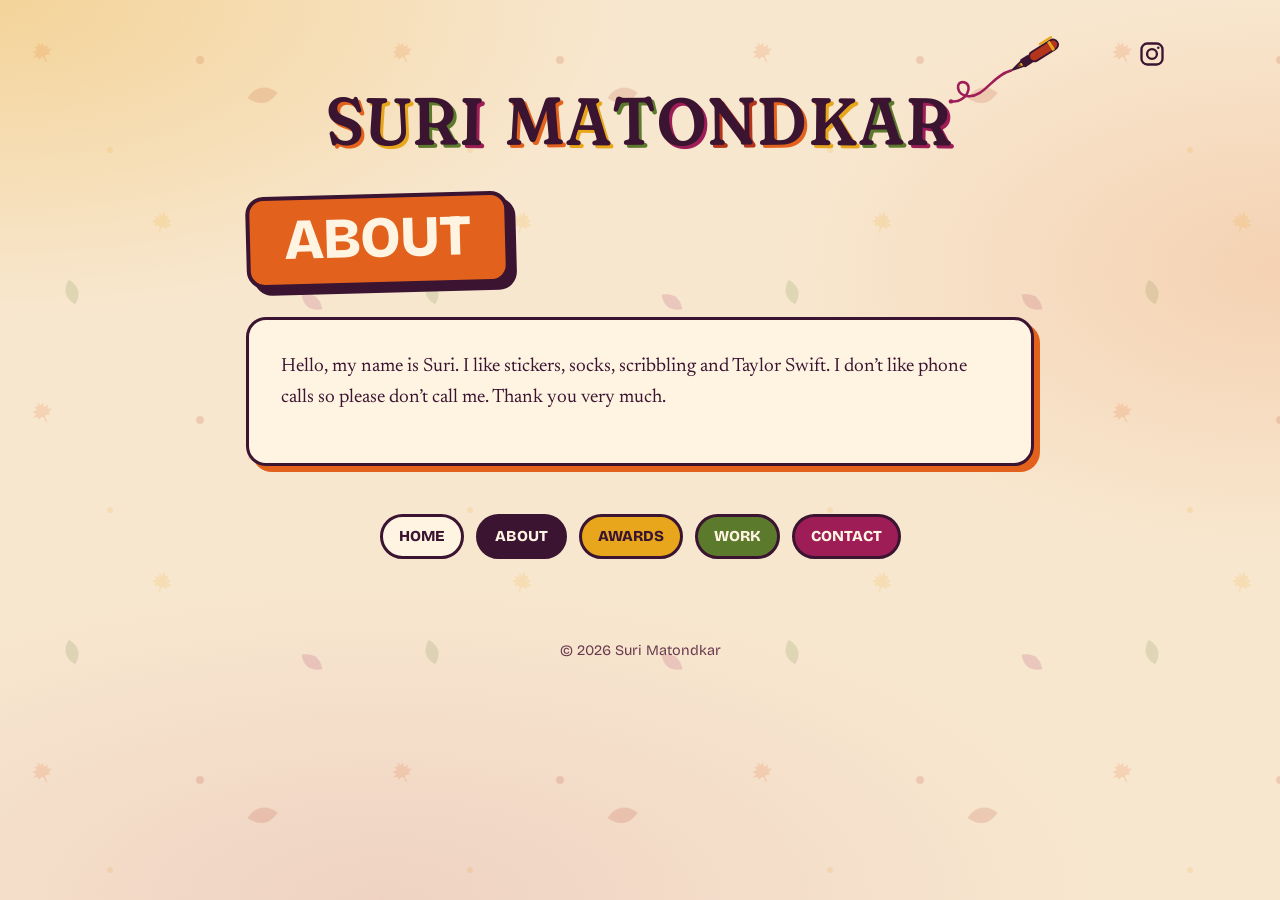
==== about/index.html @ 134087c3 "Use clean URLs so /about/ and /contact/ work; add redirects, sitemap, 404 The old WordPress site use" ====
<!doctype html>
<html lang="en">
<head>
  <meta charset="utf-8">
  <meta name="viewport" content="width=device-width, initial-scale=1">
  <title>About · Suri Matondkar</title>
  <meta name="description" content="About Suri Matondkar.">
  <link rel="canonical" href="https://surimatondkar.com/about/">
  <meta property="og:type" content="website">
  <meta property="og:site_name" content="Suri Matondkar">
  <meta property="og:title" content="About · Suri Matondkar">
  <meta property="og:description" content="About Suri Matondkar.">
  <meta property="og:url" content="https://surimatondkar.com/about/">
  <meta property="og:image" content="https://surimatondkar.com/images/suri-portrait-2.jpg">
  <link rel="icon" href="/favicon.svg" type="image/svg+xml">
  <link rel="preconnect" href="https://fonts.googleapis.com">
  <link rel="preconnect" href="https://fonts.gstatic.com" crossorigin>
  <link href="https://fonts.googleapis.com/css2?family=Bricolage+Grotesque:opsz,wght@12..96,700;12..96,800&family=Fraunces:opsz,wght,SOFT,WONK@9..144,500..900,100,1&family=Newsreader:ital,opsz,wght@0,6..72,400;0,6..72,600;1,6..72,400&display=swap" rel="stylesheet">
  <link rel="stylesheet" href="/styles.css">
</head>
<body>
  <a class="skip" href="#main">Skip to content</a>
  <header class="site-header compact">
    <div class="wrap">
      <div class="header-top">
        <nav class="social" aria-label="Social">
          <a href="https://www.instagram.com/suri.notsiri/" target="_blank" rel="noopener" aria-label="Instagram"><svg viewBox="0 0 24 24" aria-hidden="true" fill="none" stroke="currentColor" stroke-width="2"><rect x="3" y="3" width="18" height="18" rx="5"/><circle cx="12" cy="12" r="4.2"/><circle cx="17.4" cy="6.6" r="1.1" fill="currentColor" stroke="none"/></svg></a>
        </nav>
      </div>
      <a class="logo" href="/" aria-label="Suri Matondkar – home">
        <span class="doodle d-a d-fox"><svg viewBox="0 0 64 60" aria-hidden="true"><g stroke="#3a1430" stroke-width="2.5" stroke-linejoin="round"><path fill="#e2621d" d="M8 3 23 17 9 25z"/><path fill="#e2621d" d="M56 3 41 17 55 25z"/><path fill="#e2621d" d="M5 22 20 15h24l15 7-9 18-18 16-18-16z"/><path fill="#fff4e2" d="M5 22 20 34 32 56 14 40z"/><path fill="#fff4e2" d="M59 22 44 34 32 56 50 40z"/></g><path d="M19 30q4 3.5 8 0M37 30q4 3.5 8 0" fill="none" stroke="#3a1430" stroke-width="2.5" stroke-linecap="round"/><circle cx="32" cy="52" r="3" fill="#3a1430"/></svg></span>
        <span class="doodle d-b"><svg viewBox="0 0 24 24" aria-hidden="true"><path fill="currentColor" d="M3 21C3 9 9 3 21 3c0 12-6 18-18 18z"/><path d="M3 21 15 9" stroke="#3a1430" stroke-opacity=".35" stroke-width="1.5"/></svg></span>
        <span class="doodle d-c"><svg viewBox="0 0 24 24" aria-hidden="true"><path fill="currentColor" d="M12 1l1.6 4.6 3.2-1.6-.8 4.6 4.4-1-2 3.8 4.2 1.6-4.6 1.8.8 2.8-4.4-1.2-1.6 1V23h-1.6v-5.6l-1.6-1-4.4 1.2.8-2.8-4.6-1.8 4.2-1.6-2-3.8 4.4 1-.8-4.6 3.2 1.6z"/></svg></span>
        <span class="doodle d-pen"><svg viewBox="0 0 150 80" aria-hidden="true"><path d="M6 66c18 2 30-22 16-26-12-3-12 18 6 19 22 1 32-28 58-35" fill="none" stroke="#9e1d57" stroke-width="3.5" stroke-linecap="round"/><circle cx="4" cy="66" r="3" fill="#9e1d57"/><g transform="translate(88 23) rotate(-32)" stroke="#3a1430" stroke-width="2.5" stroke-linejoin="round"><path fill="#e8a61c" d="M17-4 0 0l17 4z"/><path d="M4 0h9" stroke-width="1.5"/><path fill="#3a1430" d="M17-5h11v10H17z"/><rect fill="#b3361c" x="28" y="-7" width="44" height="14" rx="7"/><rect fill="#e8a61c" x="60" y="-7" width="4" height="14" stroke-width="0"/><path fill="none" stroke="#e8a61c" stroke-width="3" stroke-linecap="round" d="M50 -10h18"/></g></svg></span>
        <span class="doodle d-book"><svg viewBox="0 0 64 44" aria-hidden="true"><g stroke="#3a1430" stroke-width="2.5" stroke-linejoin="round"><path fill="#fff4e2" d="M32 12C24 5 12 5 4 8v28c8-3 20-3 28 4z"/><path fill="#fff4e2" d="M32 12c8-7 20-7 28-4v28c-8-3-20-3-28 4z"/></g><path d="M10 16c6-2 12-1 17 1M10 22c6-2 12-1 17 1M10 28c6-2 12-1 17 1M38 17c5-2 11-2 16-1M38 23c5-2 11-2 16-1" stroke="#3a1430" stroke-opacity=".4" stroke-width="2" fill="none" stroke-linecap="round"/><path transform="translate(38 20) rotate(20 8 8) scale(.7)" fill="#e2621d" stroke="#3a1430" stroke-width="2" d="M3 21C3 9 9 3 21 3c0 12-6 18-18 18z"/></svg></span>
        <p class="logo-name" aria-hidden="true"><span class="logo-word"><span class="l">S</span><span class="l">U</span><span class="l">R</span><span class="l">I</span></span><span class="logo-word"><span class="l">M</span><span class="l">A</span><span class="l">T</span><span class="l">O</span><span class="l">N</span><span class="l">D</span><span class="l">K</span><span class="l">A</span><span class="l">R</span></span></p>
        
      </a>
    </div>
  </header>
  <main id="main" class="wrap page" style="--accent: var(--pumpkin)">
    <h1 class="page-title">About</h1>
    <div class="card">
      <p>Hello, my name is Suri. I like stickers, socks, scribbling and Taylor Swift. I don’t like phone calls so please don’t call me. Thank you very much.</p>
    </div>
      <nav aria-label="Pages">
      <ul class="mini-nav">
        <li><a class="n-home" href="/">Home</a></li>
        <li><a class="n-about" href="/about/" aria-current="page">About</a></li>
        <li><a class="n-awards" href="/awards/">Awards</a></li>
        <li><a class="n-work" href="/work/">Work</a></li>
        <li><a class="n-contact" href="/contact/">Contact</a></li>
      </ul>
      </nav>
  </main>
  <footer class="site-footer">
    <div class="wrap">© <span id="yr">2026</span> Suri Matondkar</div>
  </footer>
  <script>document.getElementById("yr").textContent = new Date().getFullYear();</script>
</body>
</html>
---- styles.css ----
/* Suri Matondkar — site styles
   Autumn palette pulled from the portrait: fox orange, mustard flowers,
   moss stems, berry hair, on warm oat paper with aubergine ink. */

:root {
  --bg: #f8e7cf;          /* warm oat paper */
  --ink: #3a1430;         /* aubergine ink */
  --ink-soft: #6a3a4e;
  --pumpkin: #e2621d;     /* the fox */
  --mustard: #e8a61c;     /* the little yellow flowers */
  --rust: #b3361c;
  --berry: #9e1d57;       /* the hair */
  --moss: #5b7a2c;        /* the stems */
  --chestnut: #7a3e1d;
  --cream: #fff4e2;

  --font-display: "Fraunces", Georgia, serif;
  --font-label: "Bricolage Grotesque", system-ui, sans-serif;
  --font-body: "Newsreader", Georgia, serif;

  --wrap: 1100px;
}

* { box-sizing: border-box; }

html { -webkit-text-size-adjust: 100%; }

::selection { background: var(--mustard); color: var(--ink); }

body {
  margin: 0;
  min-height: 100vh;
  background-color: var(--bg);
  /* golden-hour light + faint scattered leaves */
  background-image:
    radial-gradient(ellipse 70% 50% at 0% 0%, rgba(232, 166, 28, .30), transparent 70%),
    radial-gradient(ellipse 55% 45% at 100% 30%, rgba(226, 98, 29, .16), transparent 70%),
    radial-gradient(ellipse 80% 50% at 30% 100%, rgba(158, 29, 87, .10), transparent 70%),
    url("data:image/svg+xml,%3Csvg xmlns='http://www.w3.org/2000/svg' width='360' height='360' viewBox='0 0 360 360'%3E%3Cg opacity='.16'%3E%3Cpath transform='translate(30 40) rotate(-25 12 12)' fill='%23e2621d' d='M12 1l1.6 4.6 3.2-1.6-.8 4.6 4.4-1-2 3.8 4.2 1.6-4.6 1.8.8 2.8-4.4-1.2-1.6 1V23h-1.6v-5.6l-1.6-1-4.4 1.2.8-2.8-4.6-1.8 4.2-1.6-2-3.8 4.4 1-.8-4.6 3.2 1.6z'/%3E%3Cpath transform='translate(250 80) rotate(35 12 12) scale(1.2)' fill='%23b3361c' d='M3 21C3 9 9 3 21 3c0 12-6 18-18 18z'/%3E%3Cpath transform='translate(150 210) rotate(15 12 12)' fill='%23e8a61c' d='M12 1l1.6 4.6 3.2-1.6-.8 4.6 4.4-1-2 3.8 4.2 1.6-4.6 1.8.8 2.8-4.4-1.2-1.6 1V23h-1.6v-5.6l-1.6-1-4.4 1.2.8-2.8-4.6-1.8 4.2-1.6-2-3.8 4.4 1-.8-4.6 3.2 1.6z'/%3E%3Cpath transform='translate(60 280) rotate(-60 12 12)' fill='%235b7a2c' d='M3 21C3 9 9 3 21 3c0 12-6 18-18 18z'/%3E%3Cpath transform='translate(300 290) rotate(80 12 12)' fill='%239e1d57' d='M3 21C3 9 9 3 21 3c0 12-6 18-18 18z'/%3E%3Ccircle cx='200' cy='60' r='4' fill='%23b3361c'/%3E%3Ccircle cx='110' cy='150' r='3' fill='%23e8a61c'/%3E%3C/g%3E%3C/svg%3E");
  background-size: 100% 100%, 100% 100%, 100% 100%, 360px 360px;
  color: var(--ink);
  font-family: var(--font-body);
  font-size: 1.2rem;
  line-height: 1.6;
}

a { color: inherit; }

img { max-width: 100%; height: auto; display: block; }

.wrap {
  width: 100%;
  max-width: var(--wrap);
  margin: 0 auto;
  padding: 0 16px;
}

.skip {
  position: absolute; left: -999px; top: 0;
  background: var(--ink); color: var(--cream); padding: .5rem 1rem; z-index: 10;
}
.skip:focus { left: 1rem; }

/* ---------- Header ---------- */

.site-header {
  position: relative;
  padding: 2rem 0 1rem;
}

.header-top {
  display: flex;
  justify-content: flex-end;
}

.social a {
  display: inline-flex;
  width: 44px; height: 44px;
  align-items: center; justify-content: center;
  border-radius: 50%;
  color: var(--ink);
  transition: transform .2s ease, color .2s ease;
}
.social a:hover, .social a:focus-visible { color: var(--pumpkin); transform: rotate(-10deg) scale(1.1); }
.social svg { width: 28px; height: 28px; }

/* ---------- Logo ---------- */

.logo {
  position: relative;
  display: block;
  width: fit-content;
  max-width: 100%;
  margin: 0 auto;
  padding: 1.5rem 2.5rem 2rem;
  text-decoration: none;
  text-align: center;
}

.logo-name {
  margin: 0;
  font-family: var(--font-display);
  font-weight: 600;
  font-variation-settings: "SOFT" 100, "WONK" 1, "opsz" 144;
  font-size: clamp(2.8rem, 11vw, 7.4rem);
  line-height: .98;
  letter-spacing: .03em;
  color: var(--ink);
  display: flex;
  flex-direction: column;
  align-items: center;
}

.logo-word { display: inline-flex; white-space: nowrap; }

.logo-name .l {
  display: inline-block;
  transform: rotate(var(--r, 0deg));
  text-shadow: .045em .045em 0 var(--c, var(--pumpkin));
  transition: transform .25s cubic-bezier(.3, 1.6, .5, 1);
}
.logo:hover .l { transform: translateY(-.03em) rotate(calc(var(--r, 0deg) * -1)); }

/* per-letter colour + the faintest tilt; the baseline stays level */
.l:nth-child(5n+1) { --c: var(--pumpkin); --r: -.8deg; }
.l:nth-child(5n+2) { --c: var(--mustard); --r: .6deg; }
.l:nth-child(5n+3) { --c: var(--moss);    --r: -.5deg; }
.l:nth-child(5n+4) { --c: var(--berry);   --r: .8deg; }
.l:nth-child(5n+5) { --c: var(--rust);    --r: -.6deg; }


.logo-tag {
  display: inline-block;
  margin-top: 1rem;
  padding: .2rem .9rem;
  font-family: var(--font-label);
  font-weight: 700;
  font-size: clamp(.8rem, 2.4vw, 1rem);
  letter-spacing: .14em;
  text-transform: uppercase;
  color: var(--cream);
  background: var(--ink);
  border-radius: 999px;
  transform: rotate(-2deg);
}

/* doodles around the name */
.doodle {
  position: absolute;
  pointer-events: none;
}
.doodle svg { display: block; width: 100%; height: 100%; overflow: visible; }
.d-a    { width: 44px; top: 4%;  left: 2%;  color: var(--pumpkin); animation: sway 4.2s ease-in-out infinite; }
.d-b    { width: 26px; top: 40%; left: -1%; color: var(--moss);    animation: sway 3.4s ease-in-out infinite .6s; }
.d-c    { width: 30px; top: 10%; left: 22%; color: var(--mustard); animation: sway 4.6s ease-in-out infinite .3s; }
.d-fox  { width: 60px; top: 0; left: 1%; animation: none; transform: rotate(-10deg); }
.d-pen  { width: 170px; top: 0; right: 4%; }
.d-book { width: 84px; bottom: 6%; left: -3%; transform: rotate(-8deg); }

@keyframes sway {
  0%, 100% { transform: rotate(-10deg) translateY(0); }
  50% { transform: rotate(10deg) translateY(5px); }
}

@media (prefers-reduced-motion: reduce) {
  *, *::before, *::after { animation: none !important; transition: none !important; }
}

/* compact logo on inner pages */
.site-header.compact { padding-bottom: 0; }
.site-header.compact .logo { padding: .5rem 1.5rem 1rem; }
.site-header.compact .logo-name { font-size: clamp(2.2rem, 7vw, 4.2rem); flex-direction: row; flex-wrap: wrap; justify-content: center; column-gap: .3em; }
.site-header.compact .d-pen { width: 110px; top: -30%; right: -12%; }
.site-header.compact .d-a,
.site-header.compact .d-b,
.site-header.compact .d-c,
.site-header.compact .d-book { display: none; }

/* ---------- Home intro ---------- */

.intro {
  display: grid;
  grid-template-columns: minmax(0, 400px);
  justify-content: center;
  gap: clamp(1.5rem, 5vw, 4rem);
  align-items: center;
  margin: 2rem auto 3.5rem;
}

.portrait {
  position: relative;
  margin: 0;
  justify-self: center;
  width: 100%;
  max-width: 400px;
  padding: 14px 14px 0;
  background: var(--cream);
  border: 3px solid var(--ink);
  border-radius: 6px;
  box-shadow: 10px 10px 0 var(--mustard), 10px 10px 0 3px var(--ink);
  transform: rotate(-2.5deg);
  transition: transform .35s cubic-bezier(.3, 1.5, .5, 1);
}
.portrait:hover { transform: rotate(0deg) scale(1.01); }
.portrait img {
  width: 100%;
  aspect-ratio: 3 / 4;
  object-fit: cover;
  border: 2px solid var(--ink);
  border-radius: 2px;
}
.portrait figcaption {
  padding: .55rem 0 .8rem;
  text-align: center;
  font-family: var(--font-display);
  font-style: italic;
  font-weight: 600;
  font-variation-settings: "SOFT" 100, "WONK" 1;
  font-size: 1.55rem;
  line-height: 1.2;
  color: var(--ink);
  transform: rotate(-1deg);
}
/* washi tape holding the photo up */
.tape {
  position: absolute;
  top: -16px;
  width: 96px; height: 30px;
  background:
    repeating-linear-gradient(90deg, rgba(255, 244, 226, .55) 0 6px, transparent 6px 12px),
    var(--tape, var(--pumpkin));
  opacity: .92;
  border: 1.5px solid rgba(58, 20, 48, .25);
  clip-path: polygon(0 8%, 6% 0, 12% 10%, 18% 0, 24% 8%, 100% 8%, 100% 92%, 94% 100%, 88% 90%, 82% 100%, 76% 92%, 0 92%);
}
.tape-l { left: -34px; --tape: var(--mustard); transform: rotate(-38deg); }
.tape-r { right: -34px; --tape: var(--berry); transform: rotate(38deg); }
.portrait .leaf-pin {
  position: absolute;
  right: -26px; bottom: 54px;
  width: 58px;
  color: var(--pumpkin);
  transform: rotate(24deg);
  filter: drop-shadow(3px 3px 0 var(--ink));
}
.portrait .leaf-pin svg { display: block; width: 100%; }

/* ---------- Horizontal bars ---------- */

.bars {
  list-style: none;
  margin: 0 auto 4rem;
  padding: 0;
  display: flex;
  flex-direction: column;
}

.bars li { width: 88%; }
.bars li:nth-child(odd)  { align-self: flex-start; }
.bars li:nth-child(even) { align-self: flex-end; }

.bar {
  position: relative;
  display: flex;
  align-items: center;
  justify-content: center;
  min-height: clamp(120px, 18vw, 190px);
  padding: 1.5rem;
  text-decoration: none;
  overflow: hidden;
  background-color: var(--bar-bg);
  transition: transform .3s cubic-bezier(.3, 1.4, .5, 1), filter .3s ease;
}
.bar::after {
  /* pattern layer drifts like leaves on the wind when hovered */
  content: "";
  position: absolute; inset: -80px;
  background: var(--pattern);
  background-size: var(--pattern-size, auto);
  transition: transform 1.2s ease;
}
.bar:hover::after, .bar:focus-visible::after { transform: translate(50px, 30px); }
.bar:hover, .bar:focus-visible { transform: scale(1.015) rotate(-.4deg); filter: saturate(1.1); }
.bars li:nth-child(even) .bar:hover,
.bars li:nth-child(even) .bar:focus-visible { transform: scale(1.015) rotate(.4deg); }
.bar:focus-visible { outline: 4px solid var(--ink); outline-offset: 4px; }

.bar-label {
  position: relative;
  z-index: 1;
  display: inline-flex;
  align-items: center;
  gap: .6em;
  padding: .35em .8em .4em;
  font-family: var(--font-label);
  font-weight: 800;
  font-size: clamp(1.6rem, 5.5vw, 3.4rem);
  line-height: 1;
  letter-spacing: -.01em;
  text-transform: uppercase;
  color: var(--ink);
  background: var(--cream);
  border: 4px solid var(--ink);
  border-radius: 18px;
  box-shadow: 7px 7px 0 var(--ink);
  transform: rotate(var(--tilt, -2deg));
  transition: transform .3s cubic-bezier(.3, 1.6, .5, 1), box-shadow .3s ease;
}
.bar:hover .bar-label, .bar:focus-visible .bar-label {
  transform: rotate(0deg) translate(-3px, -3px);
  box-shadow: 10px 10px 0 var(--ink);
}
.bar-num {
  font-size: .42em;
  font-weight: 700;
  padding: .3em .5em;
  border-radius: 999px;
  background: var(--num-bg, var(--ink));
  color: var(--cream);
}
.bar-arrow {
  font-size: .7em;
  transition: transform .3s ease;
}
.bar:hover .bar-arrow, .bar:focus-visible .bar-arrow { transform: translateX(6px); }

/* 01 About — open books and quotation marks */
.bar-about {
  --bar-bg: var(--pumpkin);
  --pattern: url("data:image/svg+xml,%3Csvg xmlns='http://www.w3.org/2000/svg' width='220' height='104' viewBox='0 0 220 104'%3E%3Cg transform='translate(14 14) rotate(-10) scale(2.3)' stroke='%233a1430' stroke-width='1.4' stroke-linejoin='round'%3E%3Cpath fill='%23fff4e2' d='M12 3C9 1 5 1 1 2v11c4-1 8-1 11 1z'/%3E%3Cpath fill='%23fff4e2' d='M12 3c3-2 7-2 11-1v11c-4-1-8-1-11 1z'/%3E%3Cpath fill='none' stroke-opacity='.45' stroke-width='.9' d='M4 5c2-.5 4-.4 6 .3M4 8c2-.5 4-.4 6 .3M14 5.3c2-.7 4-.8 6-.3M14 8.3c2-.7 4-.8 6-.3'/%3E%3C/g%3E%3Cg transform='translate(140 58) scale(1.5)' fill='%23f3b73a'%3E%3Cpath d='M6 14c-3 0-5-2-5-5 0-4 3-7 7-8l1 2c-2 1-4 3-4 5 3 0 5 1 5 3s-2 3-4 3z'/%3E%3Cpath d='M17 14c-3 0-5-2-5-5 0-4 3-7 7-8l1 2c-2 1-4 3-4 5 3 0 5 1 5 3s-2 3-4 3z'/%3E%3C/g%3E%3Ccircle cx='170' cy='20' r='3.5' fill='%23fff4e2'/%3E%3Ccircle cx='60' cy='86' r='2.5' fill='%23f3b73a'/%3E%3C/svg%3E");
  --pattern-size: 220px 104px;
  --num-bg: var(--pumpkin);
  --tilt: -2deg;
}

/* 02 Awards — little stacks of books with ribbon bookmarks */
.bar-awards {
  --bar-bg: var(--mustard);
  --pattern: url("data:image/svg+xml,%3Csvg xmlns='http://www.w3.org/2000/svg' width='220' height='110' viewBox='0 0 220 110'%3E%3Cg transform='translate(14 6) rotate(-6) scale(1.7)' stroke='%233a1430' stroke-width='1.5'%3E%3Crect x='2' y='18' width='26' height='6' rx='1.5' fill='%23b3361c'/%3E%3Crect x='5' y='12' width='22' height='6' rx='1.5' fill='%235b7a2c'/%3E%3Crect x='3' y='6' width='24' height='6' rx='1.5' fill='%239e1d57'/%3E%3Cpath d='M8 18v6M22 12v6M9 6v6' stroke='%23fff4e2' stroke-width='1.5'/%3E%3Cpath d='M20 6v-5l2 1.6 2-1.6v5' fill='%23fff4e2' stroke-width='1.1'/%3E%3C/g%3E%3Cg transform='translate(126 52) rotate(8) scale(1.45)' stroke='%233a1430' stroke-width='1.5'%3E%3Crect x='2' y='18' width='26' height='6' rx='1.5' fill='%23b3361c'/%3E%3Crect x='5' y='12' width='22' height='6' rx='1.5' fill='%235b7a2c'/%3E%3Crect x='3' y='6' width='24' height='6' rx='1.5' fill='%239e1d57'/%3E%3Cpath d='M8 18v6M22 12v6M9 6v6' stroke='%23fff4e2' stroke-width='1.5'/%3E%3Cpath d='M20 6v-5l2 1.6 2-1.6v5' fill='%23fff4e2' stroke-width='1.1'/%3E%3C/g%3E%3Cpath transform='translate(146 10) scale(1.2)' fill='%23fff4e2' d='M8 0c.5 4 3.5 7.5 8 8-4.5.5-7.5 4-8 8-.5-4-3.5-7.5-8-8 4.5-.5 7.5-4 8-8z'/%3E%3Cpath transform='translate(40 74) scale(0.9)' fill='%23fff4e2' d='M8 0c.5 4 3.5 7.5 8 8-4.5.5-7.5 4-8 8-.5-4-3.5-7.5-8-8 4.5-.5 7.5-4 8-8z'/%3E%3Ccircle cx='100' cy='40' r='3' fill='%239e1d57'/%3E%3C/svg%3E");
  --pattern-size: 220px 110px;
  --num-bg: var(--chestnut);
  --tilt: 2deg;
}

/* 03 Work — a full bookshelf */
.bar-work {
  --bar-bg: var(--moss);
  --pattern: url("data:image/svg+xml,%3Csvg xmlns='http://www.w3.org/2000/svg' width='260' height='96' viewBox='0 0 260 96'%3E%3Crect x='1' y='30' width='20' height='58' rx='2' fill='%23b3361c' stroke='%233a1430' stroke-width='2'/%3E%3Cpath d='M4 38h14M4 80h14' stroke='%23fff4e2' stroke-width='2' opacity='.8'/%3E%3Crect x='25' y='44' width='14' height='44' rx='2' fill='%23e8a61c' stroke='%233a1430' stroke-width='2'/%3E%3Cpath d='M28 52h8M28 80h8' stroke='%23fff4e2' stroke-width='2' opacity='.8'/%3E%3Crect x='43' y='24' width='24' height='64' rx='2' fill='%23fff4e2' stroke='%233a1430' stroke-width='2'/%3E%3Cpath d='M46 32h18M46 80h18' stroke='%233a1430' stroke-width='2' opacity='.8'/%3E%3Crect x='71' y='38' width='16' height='50' rx='2' fill='%239e1d57' stroke='%233a1430' stroke-width='2'/%3E%3Cpath d='M74 46h10M74 80h10' stroke='%23fff4e2' stroke-width='2' opacity='.8'/%3E%3Crect x='91' y='28' width='20' height='60' rx='2' fill='%237a3e1d' stroke='%233a1430' stroke-width='2'/%3E%3Cpath d='M94 36h14M94 80h14' stroke='%23fff4e2' stroke-width='2' opacity='.8'/%3E%3Crect x='115' y='48' width='12' height='40' rx='2' fill='%23e2621d' stroke='%233a1430' stroke-width='2'/%3E%3Cpath d='M118 56h6M118 80h6' stroke='%23fff4e2' stroke-width='2' opacity='.8'/%3E%3Crect x='131' y='32' width='22' height='56' rx='2' fill='%23435c1f' stroke='%233a1430' stroke-width='2'/%3E%3Cpath d='M134 40h16M134 80h16' stroke='%23fff4e2' stroke-width='2' opacity='.8'/%3E%3Crect x='157' y='26' width='16' height='62' rx='2' fill='%23fff4e2' stroke='%233a1430' stroke-width='2'/%3E%3Cpath d='M160 34h10M160 80h10' stroke='%233a1430' stroke-width='2' opacity='.8'/%3E%3Crect x='177' y='40' width='20' height='48' rx='2' fill='%23b3361c' stroke='%233a1430' stroke-width='2'/%3E%3Cpath d='M180 48h14M180 80h14' stroke='%23fff4e2' stroke-width='2' opacity='.8'/%3E%3Crect x='201' y='30' width='14' height='58' rx='2' fill='%23e8a61c' stroke='%233a1430' stroke-width='2'/%3E%3Cpath d='M204 38h8M204 80h8' stroke='%23fff4e2' stroke-width='2' opacity='.8'/%3E%3Crect x='219' y='36' width='18' height='52' rx='2' fill='%239e1d57' stroke='%233a1430' stroke-width='2'/%3E%3Cpath d='M222 44h12M222 80h12' stroke='%23fff4e2' stroke-width='2' opacity='.8'/%3E%3Crect x='238' y='40' width='16' height='48' rx='2' fill='%23e2621d' stroke='%233a1430' stroke-width='2' transform='rotate(14 238 88)'/%3E%3Crect x='0' y='88' width='260' height='8' fill='%233a1430'/%3E%3C/svg%3E");
  --pattern-size: 260px 96px;
  --num-bg: var(--moss);
  --tilt: -1.5deg;
}

/* 04 Contact — fountain-pen nibs and ink drops */
.bar-contact {
  --bar-bg: var(--berry);
  --pattern: url("data:image/svg+xml,%3Csvg xmlns='http://www.w3.org/2000/svg' width='210' height='110' viewBox='0 0 210 110'%3E%3Cg transform='translate(14 4) rotate(-24 12 14) scale(1.6)' stroke='%233a1430' stroke-width='1.5' stroke-linejoin='round'%3E%3Cpath fill='%23e8a61c' d='M12 2 20 10 12 26 4 10z'/%3E%3Cpath d='M12 14v12' stroke-width='1.2'/%3E%3Ccircle cx='12' cy='13' r='2' fill='%233a1430' stroke='none'/%3E%3C/g%3E%3Cg transform='translate(124 50) rotate(22 12 14) scale(1.35)' stroke='%233a1430' stroke-width='1.5' stroke-linejoin='round'%3E%3Cpath fill='%23e8a61c' d='M12 2 20 10 12 26 4 10z'/%3E%3Cpath d='M12 14v12' stroke-width='1.2'/%3E%3Ccircle cx='12' cy='13' r='2' fill='%233a1430' stroke='none'/%3E%3C/g%3E%3Cpath transform='translate(128 8) scale(1.3)' fill='%23fff4e2' d='M8 0C8 0 2 7 2 11a6 6 0 0 0 12 0C14 7 8 0 8 0z'/%3E%3Cpath transform='translate(44 74) scale(1)' fill='%23f3b73a' d='M8 0C8 0 2 7 2 11a6 6 0 0 0 12 0C14 7 8 0 8 0z'/%3E%3Ccircle cx='96' cy='52' r='3' fill='%23fff4e2'/%3E%3C/svg%3E");
  --pattern-size: 210px 110px;
  --num-bg: var(--berry);
  --tilt: 1.5deg;
}

/* ---------- Inner pages ---------- */

.page {
  max-width: 820px;
  margin: 1.5rem auto 3rem;
}

.page-title {
  display: inline-block;
  margin: 0 0 2rem;
  padding: .2em .6em .25em;
  font-family: var(--font-label);
  font-weight: 800;
  font-size: clamp(2rem, 7vw, 3.6rem);
  line-height: 1;
  text-transform: uppercase;
  background: var(--accent, var(--pumpkin));
  color: var(--accent-text, var(--cream));
  border: 4px solid var(--ink);
  border-radius: 18px;
  box-shadow: 7px 7px 0 var(--ink);
  transform: rotate(-1.5deg);
}

.page h2 {
  margin: 2.5rem 0 1rem;
  font-family: var(--font-display);
  font-weight: 800;
  font-variation-settings: "SOFT" 100, "WONK" 1;
  font-size: clamp(1.6rem, 4vw, 2.2rem);
  line-height: 1.1;
}
.page h2::after {
  content: "";
  display: block;
  width: 80px; height: 8px;
  margin-top: .4rem;
  border-radius: 8px;
  background: var(--accent, var(--pumpkin));
}

.card {
  background: var(--cream);
  border: 3px solid var(--ink);
  border-radius: 20px;
  box-shadow: 6px 6px 0 var(--accent, var(--pumpkin));
  padding: clamp(1.25rem, 4vw, 2rem);
}

.list {
  list-style: none;
  margin: 0;
  padding: 0;
}
.list li {
  position: relative;
  padding: .7rem 0 .7rem 2rem;
  border-bottom: 2px dashed rgba(58, 20, 48, .18);
}
.list li:last-child { border-bottom: 0; }
.list li::before {
  /* small leaf bullet */
  content: "";
  position: absolute; left: 0; top: 1.05rem;
  width: 16px; height: 16px;
  background: var(--accent, var(--pumpkin));
  border-radius: 0 100% 0 100%;
  transform: rotate(-10deg);
}
.list .year {
  display: inline-block;
  margin-right: .4rem;
  padding: 0 .45rem;
  font-family: var(--font-label);
  font-weight: 700;
  font-size: .85rem;
  border-radius: 6px;
  background: var(--ink);
  color: var(--cream);
  vertical-align: .15em;
}

.page p { margin: 0 0 1.1rem; }

.note {
  font-family: var(--font-label);
  font-size: .95rem;
  padding: .8rem 1rem;
  border: 2px dashed var(--ink);
  border-radius: 12px;
  background: rgba(255, 255, 255, .45);
}

.big-link {
  display: inline-flex;
  align-items: center;
  gap: .5rem;
  margin: .25rem 0 1.25rem;
  padding: .6rem 1.2rem;
  font-family: var(--font-label);
  font-weight: 800;
  font-size: clamp(1.05rem, 3.5vw, 1.4rem);
  text-decoration: none;
  color: var(--ink);
  background: var(--mustard);
  border: 3px solid var(--ink);
  border-radius: 999px;
  box-shadow: 5px 5px 0 var(--ink);
  overflow-wrap: anywhere;
  transition: transform .2s ease, box-shadow .2s ease;
}
.big-link:hover, .big-link:focus-visible { transform: translate(-2px, -2px); box-shadow: 7px 7px 0 var(--ink); }
.big-link.alt { background: var(--moss); color: var(--cream); }

/* mini navigation at the bottom of inner pages */
.mini-nav {
  display: flex;
  flex-wrap: wrap;
  gap: .75rem;
  justify-content: center;
  margin: 3rem 0 1rem;
  padding: 0;
  list-style: none;
}
.mini-nav a {
  display: inline-block;
  padding: .45rem 1rem;
  font-family: var(--font-label);
  font-weight: 800;
  text-transform: uppercase;
  text-decoration: none;
  font-size: .95rem;
  color: var(--cream);
  border: 3px solid var(--ink);
  border-radius: 999px;
  transition: transform .2s ease;
}
.mini-nav a:hover, .mini-nav a:focus-visible { transform: rotate(-3deg) scale(1.05); }
.mini-nav .n-home { background: var(--cream); color: var(--ink); }
.mini-nav .n-about { background: var(--pumpkin); }
.mini-nav .n-awards { background: var(--mustard); color: var(--ink); }
.mini-nav .n-work { background: var(--moss); }
.mini-nav .n-contact { background: var(--berry); }
.mini-nav a[aria-current="page"] { background: var(--ink); color: var(--cream); }

/* ---------- Footer ---------- */

.site-footer {
  padding: 2rem 0 3rem;
  text-align: center;
  font-family: var(--font-label);
  font-size: .9rem;
  color: var(--ink-soft);
}

/* ---------- Small screens ---------- */

@media (max-width: 720px) {
  body { font-size: 1.1rem; }
  .intro { grid-template-columns: 1fr; text-align: center; }
  .intro-text p { margin-left: auto; margin-right: auto; }
  .portrait { max-width: 290px; padding: 10px 10px 0; }
  .portrait figcaption { font-size: 1.25rem; }
  .tape { width: 72px; height: 24px; }
  .tape-l { left: -26px; }
  .tape-r { right: -26px; }
  .bars li { width: 100%; }
  .bar-label { box-shadow: 5px 5px 0 var(--ink); border-width: 3px; }
  .logo { padding: 1.25rem .5rem 1.5rem; }
  .logo-name { font-size: 13.5vw; letter-spacing: 0; }
  .d-a { width: 30px; top: 2%; left: 4%; }
  .d-fox { width: 42px; top: 0; left: 2%; }
  .d-pen { width: 96px; top: 10%; right: -1%; }
  .d-b, .d-c, .d-book { display: none; }
  .site-header.compact .d-pen { display: none; }
}

/* links inside award / publication lists */
.list a {
  color: var(--ink);
  font-weight: 600;
  text-decoration: underline;
  text-decoration-color: var(--accent, var(--pumpkin));
  text-decoration-thickness: 3px;
  text-underline-offset: 3px;
  transition: background-color .2s ease, text-decoration-color .2s ease;
}
.list a:hover, .list a:focus-visible {
  background: var(--accent, var(--pumpkin));
  color: var(--accent-text, var(--cream));
  text-decoration-color: transparent;
  border-radius: 3px;
  outline: none;
}
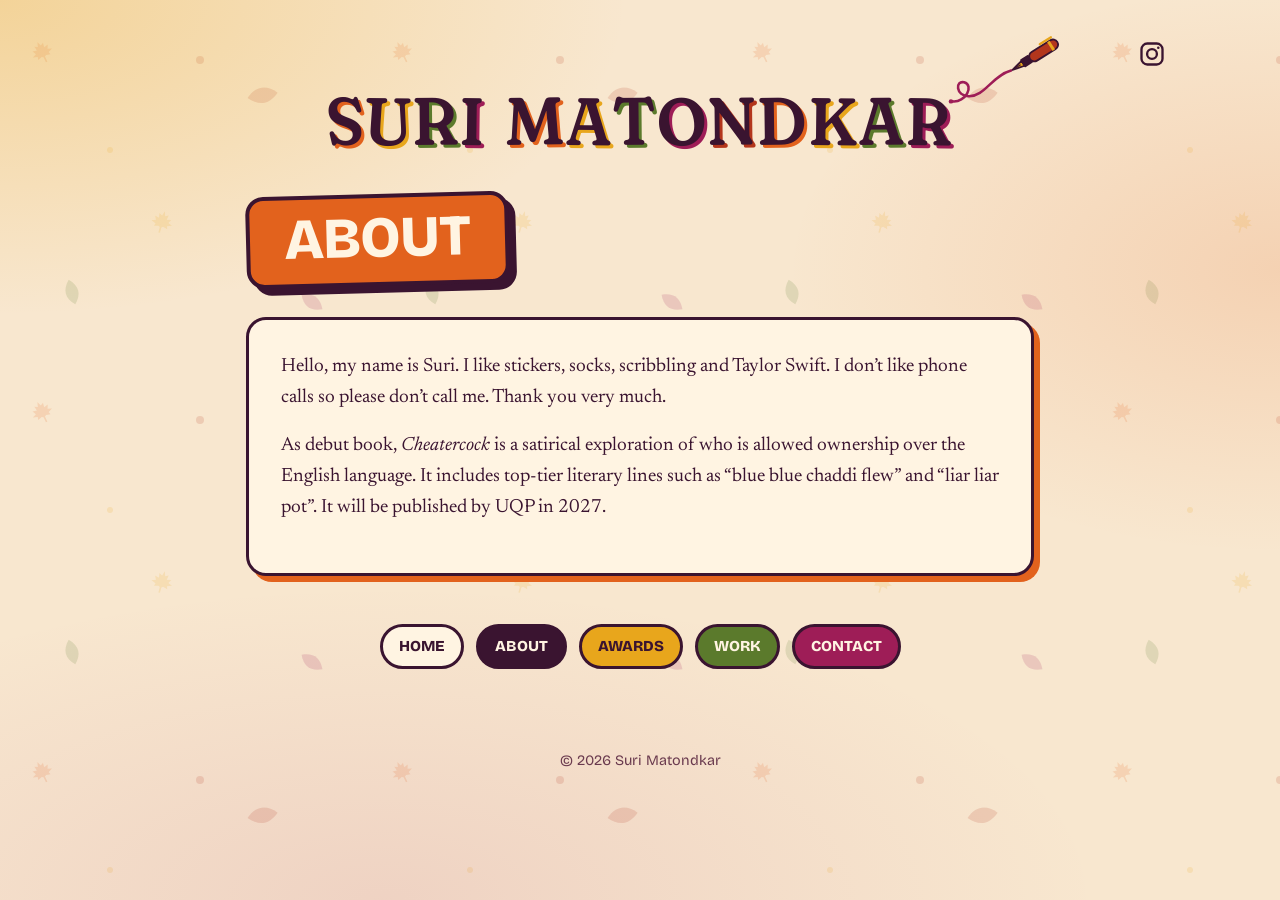
==== commit f363e01a: "Add Cheatercock paragraph to the About page Co-Authored-By: Claude Sonnet 5.5 <noreply@anthropic.com" ====
--- a/about/index.html
+++ b/about/index.html
@@ -11,8 +11,16 @@
   <meta property="og:title" content="About · Suri Matondkar">
   <meta property="og:description" content="About Suri Matondkar.">
   <meta property="og:url" content="https://surimatondkar.com/about/">
-  <meta property="og:image" content="https://surimatondkar.com/images/suri-portrait-2.jpg">
+  <meta property="og:image" content="https://surimatondkar.com/images/share.jpg">
+  <meta property="og:image:width" content="1200">
+  <meta property="og:image:height" content="630">
+  <meta property="og:image:alt" content="Suri Matondkar peeking over a black book with sticky notes in her magenta hair">
+  <meta name="twitter:card" content="summary_large_image">
+  <meta name="twitter:image" content="https://surimatondkar.com/images/share.jpg">
   <link rel="icon" href="/favicon.svg" type="image/svg+xml">
+  <link rel="icon" href="/favicon-192.png" type="image/png" sizes="192x192">
+  <link rel="shortcut icon" href="/favicon.ico">
+  <link rel="apple-touch-icon" href="/apple-touch-icon.png">
   <link rel="preconnect" href="https://fonts.googleapis.com">
   <link rel="preconnect" href="https://fonts.gstatic.com" crossorigin>
   <link href="https://fonts.googleapis.com/css2?family=Bricolage+Grotesque:opsz,wght@12..96,700;12..96,800&family=Fraunces:opsz,wght,SOFT,WONK@9..144,500..900,100,1&family=Newsreader:ital,opsz,wght@0,6..72,400;0,6..72,600;1,6..72,400&display=swap" rel="stylesheet">
@@ -42,6 +50,7 @@
     <h1 class="page-title">About</h1>
     <div class="card">
       <p>Hello, my name is Suri. I like stickers, socks, scribbling and Taylor Swift. I don’t like phone calls so please don’t call me. Thank you very much.</p>
+      <p>As debut book, <em>Cheatercock</em> is a satirical exploration of who is allowed ownership over the English language. It includes top-tier literary lines such as “blue blue chaddi flew” and “liar liar pot”. It will be published by UQP in 2027.</p>
     </div>
       <nav aria-label="Pages">
       <ul class="mini-nav">
@@ -53,6 +62,12 @@
       </ul>
       </nav>
   </main>
+  <script>
+    /* The old About page also held awards and publications; forward old section links */
+    var moved = { "#awards": "/awards/", "#award-shortlists": "/awards/#award-shortlists", "#shortlists": "/awards/#award-shortlists", "#publications": "/work/#publications" };
+    var target = moved[location.hash.toLowerCase()];
+    if (target) location.replace(target);
+  </script>
   <footer class="site-footer">
     <div class="wrap">© <span id="yr">2026</span> Suri Matondkar</div>
   </footer>
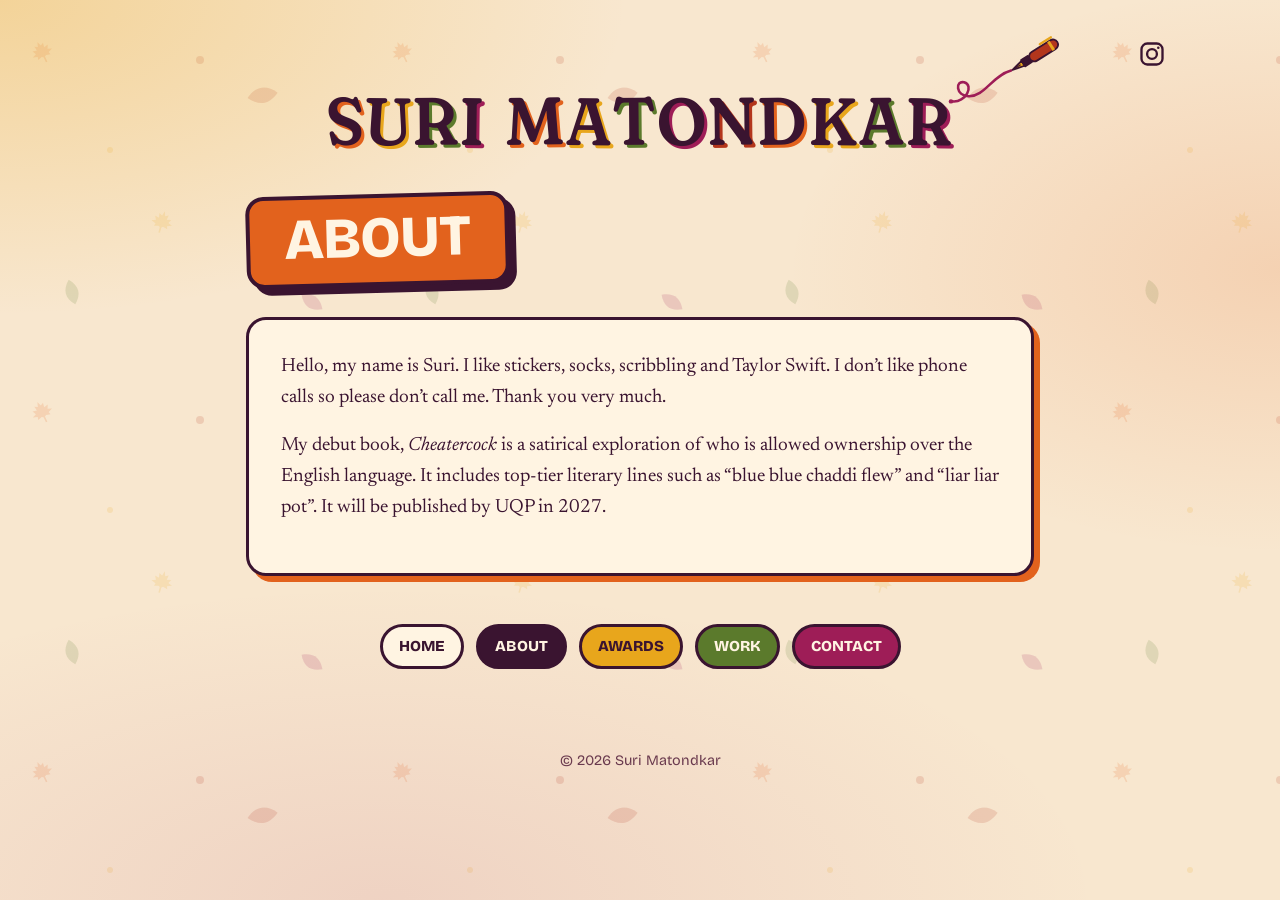
==== commit 1eb0f706: "Fix 'My debut book' wording, remove homepage tagline and close the gap Co-Authored-By: Claude Sonnet" ====
--- a/about/index.html
+++ b/about/index.html
@@ -50,7 +50,7 @@
     <h1 class="page-title">About</h1>
     <div class="card">
       <p>Hello, my name is Suri. I like stickers, socks, scribbling and Taylor Swift. I don’t like phone calls so please don’t call me. Thank you very much.</p>
-      <p>As debut book, <em>Cheatercock</em> is a satirical exploration of who is allowed ownership over the English language. It includes top-tier literary lines such as “blue blue chaddi flew” and “liar liar pot”. It will be published by UQP in 2027.</p>
+      <p>My debut book, <em>Cheatercock</em> is a satirical exploration of who is allowed ownership over the English language. It includes top-tier literary lines such as “blue blue chaddi flew” and “liar liar pot”. It will be published by UQP in 2027.</p>
     </div>
       <nav aria-label="Pages">
       <ul class="mini-nav">
--- a/styles.css
+++ b/styles.css
@@ -92,7 +92,7 @@
   width: fit-content;
   max-width: 100%;
   margin: 0 auto;
-  padding: 1.5rem 2.5rem 2rem;
+  padding: 1.5rem 2.5rem .25rem;
   text-decoration: none;
   text-align: center;
 }
@@ -155,7 +155,7 @@
 .d-c    { width: 30px; top: 10%; left: 22%; color: var(--mustard); animation: sway 4.6s ease-in-out infinite .3s; }
 .d-fox  { width: 60px; top: 0; left: 1%; animation: none; transform: rotate(-10deg); }
 .d-pen  { width: 170px; top: 0; right: 4%; }
-.d-book { width: 84px; bottom: 6%; left: -3%; transform: rotate(-8deg); }
+.d-book { width: 84px; bottom: 10%; left: -9%; transform: rotate(-8deg); }
 
 @keyframes sway {
   0%, 100% { transform: rotate(-10deg) translateY(0); }
@@ -184,7 +184,7 @@
   justify-content: center;
   gap: clamp(1.5rem, 5vw, 4rem);
   align-items: center;
-  margin: 2rem auto 3.5rem;
+  margin: 1.25rem auto 3.5rem;
 }
 
 .portrait {
@@ -528,7 +528,7 @@
   .tape-r { right: -26px; }
   .bars li { width: 100%; }
   .bar-label { box-shadow: 5px 5px 0 var(--ink); border-width: 3px; }
-  .logo { padding: 1.25rem .5rem 1.5rem; }
+  .logo { padding: 1.25rem .5rem .25rem; }
   .logo-name { font-size: 13.5vw; letter-spacing: 0; }
   .d-a { width: 30px; top: 2%; left: 4%; }
   .d-fox { width: 42px; top: 0; left: 2%; }
